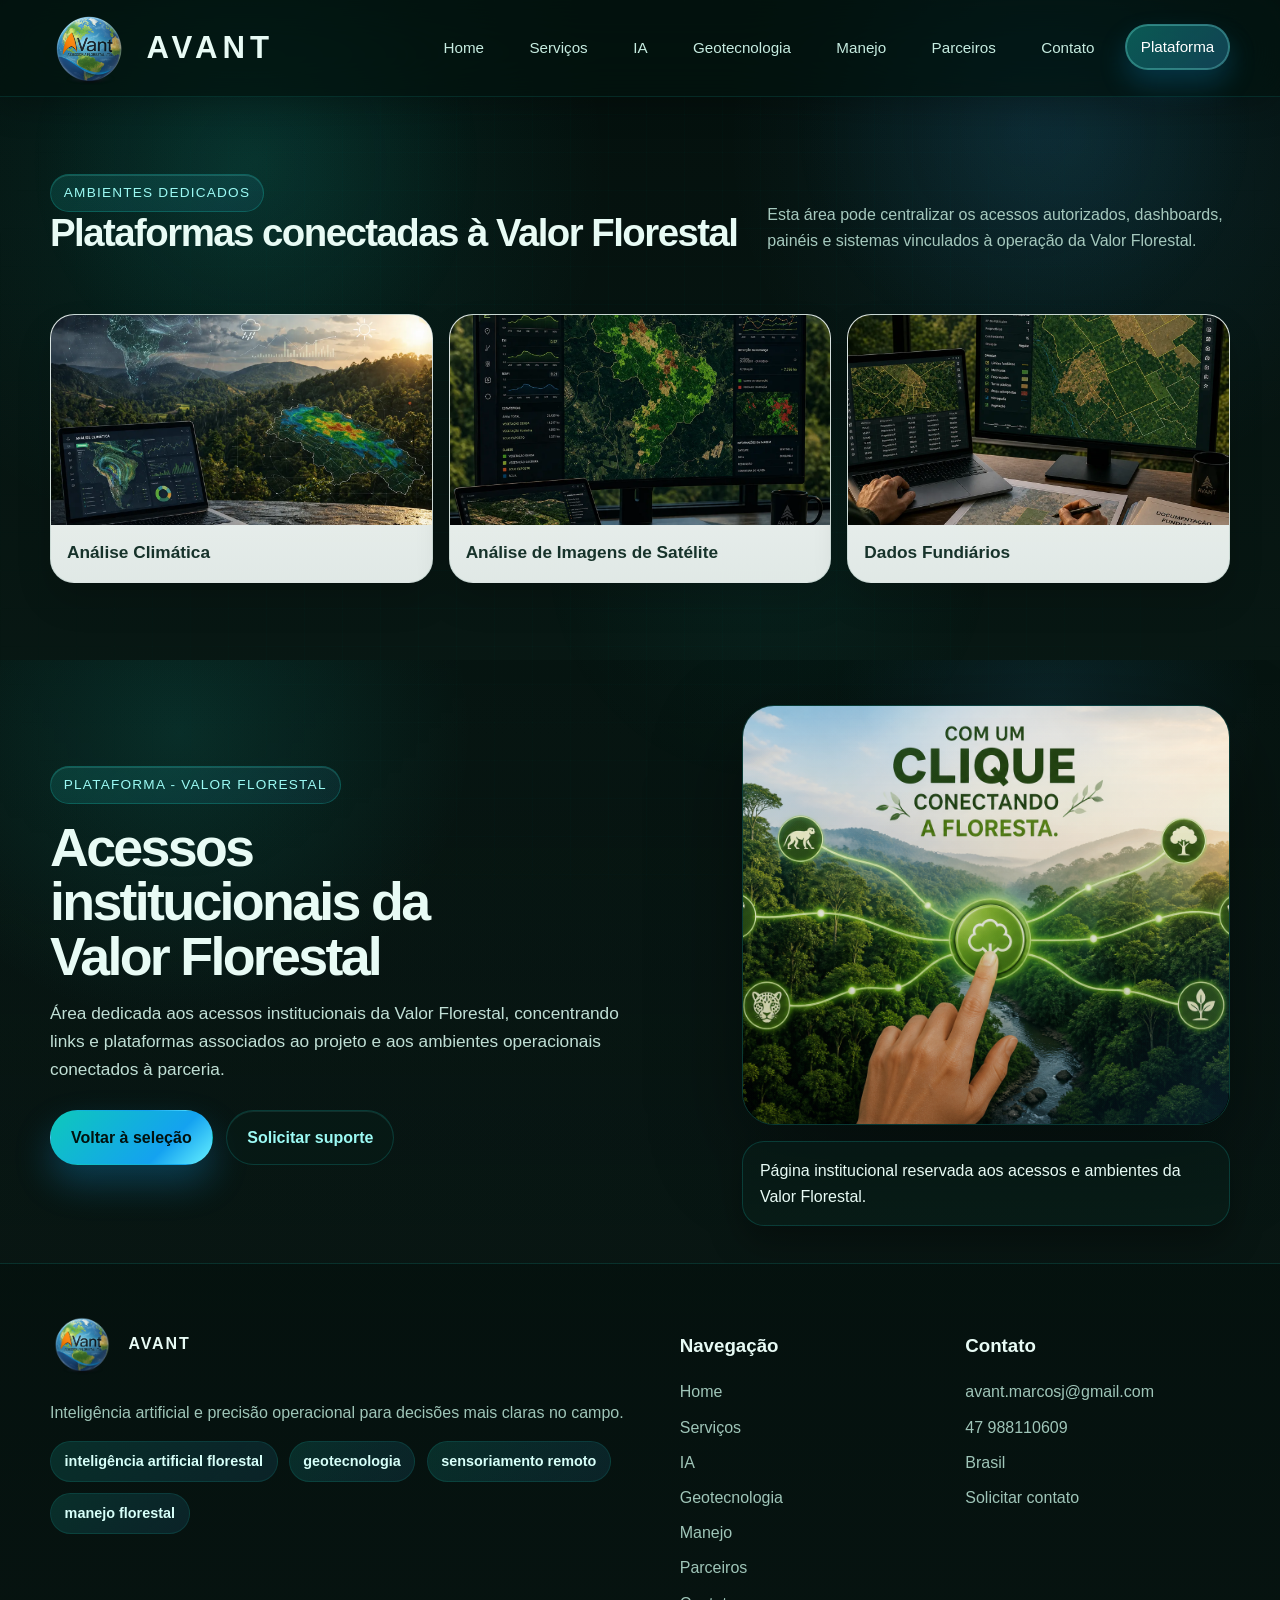
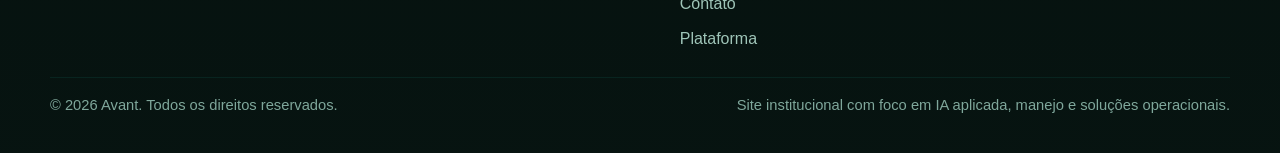
==== acessos-valor-florestal.html @ 0f22cbe5 "Add files via upload" ====
<!DOCTYPE html>
<html lang="pt-BR">
  <head>
    <meta charset="UTF-8" />
    <meta name="viewport" content="width=device-width, initial-scale=1.0" />
    <title>Acessos Institucionais | Valor Florestal</title>
    <meta
      name="description"
      content="Acessos institucionais da Valor Florestal com links dedicados às plataformas e ambientes oficiais."
    />
    <link rel="stylesheet" href="assets/css/style.css" />
  </head>
  <body data-page="plataforma">
    <div id="site-header"></div>

    <main class="site-shell">
      <section class="page-section">
        <div class="container platform-shell">
          <div class="section-head">
            <div>
              <span class="eyebrow">Ambientes dedicados</span>
              <h2>Plataformas conectadas à Valor Florestal</h2>
            </div>
            <p>
              Esta área pode centralizar os acessos autorizados, dashboards, painéis e sistemas vinculados à operação da
              Valor Florestal.
            </p>
          </div>

          <div class="platform-links">
            <a
              class="platform-tool-card"
              href="https://avantclimav23-675455728201.southamerica-east1.run.app"
              target="_blank"
              rel="noreferrer"
            >
              <img src="imagens/plataforma-clima.webp" alt="Figura de análise climática para Valor Florestal" />
              <div class="platform-tool-card__body">
                <h3>Análise Climática</h3>
              </div>
            </a>

            <a
              class="platform-tool-card"
              href="https://avantmap-675455728201.southamerica-east1.run.app"
              target="_blank"
              rel="noreferrer"
            >
              <img src="imagens/plataforma-satelite.webp" alt="Figura de análise de imagens para Valor Florestal" />
              <div class="platform-tool-card__body">
                <h3>Análise de Imagens de Satélite</h3>
              </div>
            </a>

            <a
              class="platform-tool-card"
              href="https://avantfundiario-675455728201.southamerica-east1.run.app/"
              target="_blank"
              rel="noreferrer"
            >
              <img src="imagens/plataforma-fundiario.webp" alt="Figura de dados fundiários para Valor Florestal" />
              <div class="platform-tool-card__body">
                <h3>Dados Fundiários</h3>
              </div>
            </a>
          </div>
        </div>
      </section>

      <section class="page-hero">
        <div class="container page-hero__grid">
          <div>
            <span class="eyebrow">Plataforma - Valor Florestal</span>
            <h1>Acessos institucionais da Valor Florestal</h1>
            <p>
              Área dedicada aos acessos institucionais da Valor Florestal, concentrando links e plataformas associados ao
              projeto e aos ambientes operacionais conectados à parceria.
            </p>
            <div class="page-hero__actions">
              <a class="btn btn--primary" href="plataforma.html">Voltar à seleção</a>
              <a class="btn btn--secondary" href="contato.html">Solicitar suporte</a>
            </div>
          </div>
          <div class="page-hero__visual">
            <div class="page-hero__media">
              <img src="imagens/plataforma-valor-florestal-hero.png" alt="Com um clique conectando a floresta no ambiente institucional da Valor Florestal" />
            </div>
            <div class="page-hero__note">Página institucional reservada aos acessos e ambientes da Valor Florestal.</div>
          </div>
        </div>
      </section>
    </main>

    <div id="site-footer"></div>
    <script src="assets/js/main.js"></script>
  </body>
</html>
---- assets/css/style.css ----
:root {
  --bg: #061411;
  --bg-soft: #0b1d18;
  --surface: rgba(8, 25, 21, 0.68);
  --surface-strong: rgba(11, 31, 25, 0.9);
  --surface-light: rgba(13, 34, 28, 0.82);
  --text: #e8fbf5;
  --text-dark: #e8fbf5;
  --muted: #9bbab0;
  --line: rgba(84, 235, 220, 0.16);
  --primary: #19dfcf;
  --primary-strong: #9cfaf4;
  --primary-soft: rgba(25, 223, 207, 0.12);
  --accent: #3ab8ff;
  --accent-strong: #77f6ff;
  --accent-soft: rgba(58, 184, 255, 0.16);
  --violet-glow: rgba(104, 126, 255, 0.14);
  --warning: #ffdf7a;
  --shadow: 0 24px 80px rgba(0, 0, 0, 0.28);
  --shadow-strong: 0 30px 90px rgba(0, 0, 0, 0.4);
  --radius: 28px;
  --radius-sm: 20px;
  --max-width: 1180px;
  --header-height: 88px;
  --transition: 220ms ease;
}

* {
  box-sizing: border-box;
}

html {
  scroll-behavior: smooth;
}

body {
  margin: 0;
  font-family: "Aptos", "Bahnschrift", "Segoe UI Variable Display", "Trebuchet MS", sans-serif;
  background:
    radial-gradient(circle at 18% 10%, rgba(25, 223, 207, 0.1), transparent 20%),
    radial-gradient(circle at 84% 8%, rgba(58, 184, 255, 0.1), transparent 18%),
    linear-gradient(180deg, #04100d 0%, #081814 42%, #0b1715 100%);
  color: var(--text-dark);
  line-height: 1.6;
  position: relative;
}

body.menu-open {
  overflow: hidden;
}

body.platform-modal-open {
  overflow: hidden;
}

body::before {
  content: "";
  position: fixed;
  inset: 0;
  z-index: -2;
  background:
    linear-gradient(rgba(25, 223, 207, 0.04) 1px, transparent 1px),
    linear-gradient(90deg, rgba(25, 223, 207, 0.04) 1px, transparent 1px);
  background-size: 38px 38px;
  mask-image: radial-gradient(circle at center, black 45%, transparent 100%);
  opacity: 0.45;
}

body::after {
  content: "";
  position: fixed;
  inset: 0;
  z-index: -1;
  background:
    radial-gradient(circle at 20% 18%, rgba(25, 223, 207, 0.08), transparent 18%),
    radial-gradient(circle at 80% 14%, rgba(58, 184, 255, 0.08), transparent 18%),
    radial-gradient(circle at 60% 62%, rgba(25, 223, 207, 0.05), transparent 24%);
  pointer-events: none;
}

img {
  max-width: 100%;
  display: block;
}

a {
  color: inherit;
  text-decoration: none;
}

button,
input,
textarea {
  font: inherit;
}

.site-shell {
  min-height: 100vh;
}

.container {
  width: min(calc(100% - 2rem), var(--max-width));
  margin: 0 auto;
}

.site-header {
  position: sticky;
  top: 0;
  z-index: 50;
  backdrop-filter: blur(22px) saturate(140%);
  background: rgba(4, 18, 14, 0.72);
  border-bottom: 1px solid rgba(25, 223, 207, 0.12);
  box-shadow: 0 10px 32px rgba(0, 0, 0, 0.24);
}

.site-header__inner {
  min-height: 96px;
  display: flex;
  align-items: center;
  justify-content: space-between;
  gap: 1.4rem;
}

.brand {
  display: inline-flex;
  align-items: center;
  gap: 0.9rem;
}

.brand__mark {
  position: relative;
  width: 64px;
  height: 64px;
  border-radius: 18px;
  overflow: visible;
  border: none;
  background: transparent;
  box-shadow: none;
}

.brand__mark img {
  width: 100%;
  height: 100%;
  object-fit: contain;
  padding: 0;
  filter: none;
}

.brand__text strong {
  display: block;
  font-size: 1rem;
  letter-spacing: 0.12em;
  text-transform: uppercase;
}

.brand__text span {
  display: block;
  font-size: 0.82rem;
  color: var(--muted);
}

.brand--header {
  gap: 1.15rem;
}

.brand__mark--header {
  width: 78px;
  height: 78px;
  border-radius: 22px;
}

.brand__mark--header img {
  padding: 0;
}

.brand__text--header {
  display: flex;
  align-items: center;
}

.brand__text--header strong {
  font-size: 1.95rem;
  letter-spacing: 0.16em;
  line-height: 1;
}

.site-nav {
  display: flex;
  align-items: center;
  gap: 1.5rem;
}

.site-nav__links {
  display: flex;
  align-items: center;
  gap: 1rem;
}

.site-nav__links a {
  padding: 0.6rem 0.92rem;
  border-radius: 999px;
  font-size: 0.95rem;
  color: #c6ece0;
  transition: background var(--transition), color var(--transition), box-shadow var(--transition);
}

.site-nav__links a:hover,
.site-nav__links a.is-active {
  background: linear-gradient(135deg, rgba(25, 223, 207, 0.14), rgba(58, 184, 255, 0.1));
  color: #ffffff;
  box-shadow: inset 0 0 0 1px rgba(25, 223, 207, 0.18);
}

.site-nav__platform-trigger {
  padding: 0.6rem 0.92rem;
  border-radius: 999px;
  border: 1px solid rgba(132, 255, 242, 0.26);
  background: linear-gradient(135deg, rgba(132, 255, 242, 0.22), rgba(58, 184, 255, 0.2));
  color: #f6fffd;
  font-size: 0.95rem;
  box-shadow:
    inset 0 0 0 1px rgba(132, 255, 242, 0.16),
    0 10px 24px rgba(20, 162, 240, 0.16);
  cursor: pointer;
  transition: background var(--transition), color var(--transition), box-shadow var(--transition), transform var(--transition);
}

.site-nav__platform-trigger:hover,
.site-nav__platform-trigger.is-active {
  transform: translateY(-1px);
  background: linear-gradient(135deg, rgba(25, 223, 207, 0.34), rgba(58, 184, 255, 0.28));
  color: #ffffff;
  box-shadow:
    inset 0 0 0 1px rgba(132, 255, 242, 0.3),
    0 14px 28px rgba(20, 162, 240, 0.22);
}

.site-header__actions {
  display: flex;
  align-items: center;
  gap: 0.85rem;
}

.menu-toggle {
  display: none;
  width: 48px;
  height: 48px;
  border: 0;
  border-radius: 14px;
  background: linear-gradient(135deg, rgba(25, 223, 207, 0.16), rgba(58, 184, 255, 0.1));
  color: var(--text-dark);
  box-shadow: inset 0 0 0 1px rgba(25, 223, 207, 0.16);
}

.menu-toggle span {
  display: block;
  width: 18px;
  height: 2px;
  margin: 4px auto;
  background: currentColor;
  border-radius: 999px;
}

.btn {
  display: inline-flex;
  align-items: center;
  justify-content: center;
  gap: 0.55rem;
  min-height: 50px;
  padding: 0.85rem 1.25rem;
  border-radius: 999px;
  border: 1px solid transparent;
  font-weight: 700;
  transition: transform var(--transition), box-shadow var(--transition), background var(--transition), border-color var(--transition);
}

.btn:hover {
  transform: translateY(-2px);
}

.btn--primary {
  background: linear-gradient(135deg, #0ec8bb, #14a2f0 70%, #67f2ff 100%);
  color: #02110e;
  box-shadow: 0 18px 36px rgba(20, 162, 240, 0.28);
}

.btn--secondary {
  background: rgba(8, 28, 23, 0.58);
  backdrop-filter: blur(12px);
  border-color: rgba(25, 223, 207, 0.18);
  color: var(--primary-strong);
  box-shadow: inset 0 1px 0 rgba(132, 255, 242, 0.1);
}

.btn--ghost {
  background: transparent;
  border-color: rgba(25, 223, 207, 0.14);
  color: var(--text-dark);
}

.btn--light {
  background: rgba(7, 28, 22, 0.78);
  color: #dffcf7;
  border-color: rgba(25, 223, 207, 0.14);
}

.hero,
.page-hero {
  position: relative;
  overflow: hidden;
}

.hero {
  padding: 4rem 0 2.8rem;
}

.hero::before,
.page-hero::before {
  content: "";
  position: absolute;
  inset: 0;
  background:
    radial-gradient(circle at 14% 12%, rgba(25, 223, 207, 0.12), transparent 24%),
    radial-gradient(circle at 82% 8%, rgba(58, 184, 255, 0.1), transparent 18%),
    linear-gradient(180deg, rgba(2, 12, 10, 0.26), rgba(2, 12, 10, 0.1));
}

.hero__grid,
.page-hero__grid {
  position: relative;
  z-index: 1;
  display: grid;
  grid-template-columns: minmax(0, 1.15fr) minmax(320px, 0.85fr);
  gap: 2rem;
  align-items: center;
}

.eyebrow {
  display: inline-flex;
  align-items: center;
  gap: 0.55rem;
  padding: 0.45rem 0.8rem;
  border-radius: 999px;
  background: linear-gradient(135deg, rgba(25, 223, 207, 0.14), rgba(58, 184, 255, 0.08));
  border: 1px solid rgba(25, 223, 207, 0.22);
  color: var(--primary-strong);
  font-size: 0.85rem;
  letter-spacing: 0.09em;
  text-transform: uppercase;
  box-shadow: inset 0 1px 0 rgba(140, 255, 239, 0.16);
}

.hero h1,
.page-hero h1 {
  margin: 1rem 0 1rem;
  max-width: 13ch;
  font-size: clamp(2.3rem, 4.2vw, 4.45rem);
  line-height: 1.01;
  letter-spacing: -0.05em;
  text-wrap: balance;
}

.hero p,
.page-hero p {
  max-width: 62ch;
  color: #c0dfd5;
  font-size: 1.08rem;
  text-wrap: pretty;
}

.hero__actions,
.page-hero__actions {
  display: flex;
  flex-wrap: wrap;
  gap: 0.85rem;
  margin-top: 1.7rem;
}

.hero__stats {
  display: grid;
  grid-template-columns: repeat(3, minmax(0, 1fr));
  gap: 0.9rem;
  margin-top: 2rem;
}

.mini-stat {
  padding: 1.05rem;
  border-radius: 24px;
  background:
    linear-gradient(180deg, rgba(7, 24, 20, 0.84), rgba(10, 31, 25, 0.66));
  backdrop-filter: blur(12px);
  border: 1px solid rgba(25, 223, 207, 0.18);
  box-shadow:
    inset 0 1px 0 rgba(140, 255, 239, 0.08),
    0 18px 40px rgba(0, 0, 0, 0.18);
}

.mini-stat strong {
  display: block;
  font-size: 1.35rem;
  color: var(--primary-strong);
}

.mini-stat span {
  color: #9fc5b9;
  font-size: 0.9rem;
}

.hero__visual,
.page-hero__visual {
  position: relative;
  display: grid;
  gap: 1rem;
  align-content: start;
  min-height: auto;
}

.hero-card {
  display: grid;
  gap: 1rem;
  position: relative;
  right: auto;
  width: 100%;
  border-radius: 34px;
  overflow: visible;
  background: transparent;
  border: none;
  box-shadow: none;
}

.hero-card img,
.page-hero__media img {
  width: 100%;
  height: 100%;
  object-fit: cover;
}

.hero-card--main {
  height: auto;
}

.hero-card--main > img {
  min-height: 520px;
  border-radius: 34px;
  border: 1px solid rgba(25, 223, 207, 0.2);
  box-shadow: var(--shadow-strong);
}

.hero-card--main::before,
.page-hero__media::before,
.media-panel::before,
.gallery__item::before {
  content: "";
  position: absolute;
  inset: 0 0 auto 0;
  height: 100%;
  z-index: 1;
  background:
    linear-gradient(135deg, rgba(25, 223, 207, 0.12), transparent 34%),
    linear-gradient(315deg, rgba(58, 184, 255, 0.18), transparent 30%);
  mix-blend-mode: screen;
  pointer-events: none;
}

.hero-card--main::before,
.hero-card--main::after {
  height: 520px;
  border-radius: 34px;
}

.hero-card--secondary {
  display: none;
}

.floating-panel {
  position: relative;
  left: auto;
  right: auto;
  bottom: auto;
  top: auto;
  width: 100%;
  max-width: none;
  padding: 1.2rem 1.25rem;
  border-radius: 24px;
  backdrop-filter: blur(16px) saturate(120%);
  background: linear-gradient(180deg, rgba(7, 26, 22, 0.84), rgba(8, 31, 25, 0.64));
  border: 1px solid rgba(25, 223, 207, 0.2);
  color: var(--text-dark);
  box-shadow:
    inset 0 1px 0 rgba(140, 255, 239, 0.08),
    0 20px 40px rgba(0, 0, 0, 0.26);
  z-index: 2;
}

.floating-panel strong {
  display: block;
  margin-bottom: 0.4rem;
}

.floating-panel ul {
  margin: 0;
  padding-left: 1rem;
  color: #abd3c6;
}

.page-hero {
  padding: 2.8rem 0 2.3rem;
}

.page-hero__visual {
  min-height: auto;
}

.page-hero__media {
  position: relative;
  inset: auto;
  min-height: 420px;
  border-radius: 32px;
  overflow: hidden;
  border: 1px solid rgba(25, 223, 207, 0.18);
  box-shadow: var(--shadow-strong);
}

.page-hero__media::after,
.hero-card--main::after,
.media-panel::after {
  content: "";
  position: absolute;
  inset: 0 0 auto 0;
  height: 100%;
  z-index: 1;
  background: linear-gradient(180deg, rgba(255, 255, 255, 0.02), rgba(0, 10, 12, 0.22));
  pointer-events: none;
}

.page-hero__media::before,
.page-hero__media::after {
  border-radius: 32px;
}

.page-hero__note {
  position: relative;
  right: auto;
  bottom: auto;
  max-width: none;
  padding: 1rem 1.05rem;
  border-radius: 22px;
  background: linear-gradient(180deg, rgba(7, 26, 22, 0.84), rgba(8, 31, 25, 0.66));
  border: 1px solid rgba(25, 223, 207, 0.18);
  color: var(--text-dark);
  backdrop-filter: blur(14px);
  box-shadow: 0 18px 34px rgba(0, 0, 0, 0.3);
  z-index: 2;
}

.page-section {
  position: relative;
  padding: 4.8rem 0;
  color: var(--text-dark);
}

.platform-modal {
  position: fixed;
  inset: 0;
  z-index: 80;
}

.platform-modal__backdrop {
  position: absolute;
  inset: 0;
  background: rgba(1, 9, 8, 0.7);
  backdrop-filter: blur(10px);
}

.platform-modal__dialog {
  position: relative;
  width: min(calc(100% - 2rem), 760px);
  margin: 11vh auto 0;
  padding: 1.8rem;
  border-radius: 30px;
  background: linear-gradient(180deg, rgba(7, 24, 20, 0.96), rgba(10, 29, 24, 0.9));
  border: 1px solid rgba(25, 223, 207, 0.18);
  box-shadow: var(--shadow-strong);
}

.platform-modal__dialog h2 {
  margin: 0.8rem 0 0.6rem;
  font-size: clamp(2rem, 4vw, 3rem);
  line-height: 1.02;
  letter-spacing: -0.04em;
}

.platform-modal__dialog p {
  margin: 0;
  max-width: 58ch;
  color: #b9ddd2;
}

.platform-modal__close {
  position: absolute;
  top: 1rem;
  right: 1rem;
  width: 46px;
  height: 46px;
  border-radius: 50%;
  border: 1px solid rgba(25, 223, 207, 0.18);
  background: rgba(7, 24, 20, 0.88);
  color: #dffff9;
  font-size: 1.6rem;
  line-height: 1;
  cursor: pointer;
}

.platform-modal__options {
  display: grid;
  grid-template-columns: repeat(2, minmax(0, 1fr));
  gap: 1rem;
  margin-top: 1.5rem;
}

.platform-modal__card {
  display: grid;
  gap: 0.6rem;
  min-height: 220px;
  padding: 1.35rem;
  border-radius: 26px;
  background: linear-gradient(180deg, rgba(8, 24, 21, 0.9), rgba(11, 33, 27, 0.76));
  border: 1px solid rgba(25, 223, 207, 0.16);
  box-shadow: inset 0 1px 0 rgba(140, 255, 239, 0.08);
  transition: transform var(--transition), box-shadow var(--transition), border-color var(--transition);
}

.platform-modal__card:hover {
  transform: translateY(-3px);
  border-color: rgba(25, 223, 207, 0.26);
  box-shadow:
    inset 0 1px 0 rgba(140, 255, 239, 0.12),
    0 20px 40px rgba(0, 0, 0, 0.24);
}

.platform-modal__label {
  display: inline-flex;
  width: fit-content;
  padding: 0.42rem 0.72rem;
  border-radius: 999px;
  background: rgba(25, 223, 207, 0.1);
  color: #9cfaf4;
  font-size: 0.82rem;
  letter-spacing: 0.08em;
  text-transform: uppercase;
}

.platform-modal__card strong {
  font-size: 1.2rem;
}

.platform-modal__card span:last-child {
  color: #a7ccc1;
}

.page-section--dark {
  color: var(--text-dark);
  background:
    radial-gradient(circle at 10% 0%, rgba(25, 223, 207, 0.12), transparent 24%),
    radial-gradient(circle at 90% 10%, rgba(58, 184, 255, 0.08), transparent 20%),
    linear-gradient(180deg, #081814, #0a1816);
}

.page-section--muted {
  background:
    linear-gradient(180deg, rgba(9, 21, 18, 0.94), rgba(11, 25, 21, 0.96));
}

.section-head {
  display: flex;
  align-items: end;
  justify-content: space-between;
  gap: 1.4rem;
  margin-bottom: 2rem;
}

.section-head h2 {
  margin: 0;
  font-size: clamp(1.9rem, 3vw, 3rem);
  line-height: 1.08;
  letter-spacing: -0.04em;
}

.section-head p {
  max-width: 52ch;
  margin: 0;
  color: #a6c9be;
}

.page-section--dark .section-head p,
.page-section--dark .section-head .eyebrow {
  color: #a6c9be;
}

.grid {
  display: grid;
  gap: 1.2rem;
}

.grid--2 {
  grid-template-columns: repeat(2, minmax(0, 1fr));
}

.grid--3 {
  grid-template-columns: repeat(3, minmax(0, 1fr));
}

.grid--4 {
  grid-template-columns: repeat(4, minmax(0, 1fr));
}

.card {
  position: relative;
  padding: 1.5rem;
  border-radius: var(--radius);
  background:
    linear-gradient(180deg, rgba(8, 24, 21, 0.88), rgba(10, 29, 24, 0.7));
  backdrop-filter: blur(14px);
  border: 1px solid rgba(25, 223, 207, 0.14);
  box-shadow:
    inset 0 1px 0 rgba(140, 255, 239, 0.06),
    0 18px 44px rgba(0, 0, 0, 0.22);
  overflow: hidden;
}

.card::before {
  content: "";
  position: absolute;
  inset: 0 auto auto 0;
  width: 100%;
  height: 1px;
  background: linear-gradient(90deg, transparent, rgba(25, 223, 207, 0.7), transparent);
  opacity: 0.9;
}

.card--dark {
  background:
    linear-gradient(180deg, rgba(7, 22, 19, 0.9), rgba(10, 29, 24, 0.76));
  border-color: rgba(25, 223, 207, 0.16);
  color: var(--text-dark);
}

.card--dark p,
.card--dark li,
.card--dark .meta {
  color: #a5cabf;
}

.card h3,
.card h4 {
  margin-top: 0;
  margin-bottom: 0.7rem;
  font-size: 1.18rem;
}

.card p,
.card li {
  margin: 0;
  color: #a5cabf;
}

.icon-badge {
  width: 52px;
  height: 52px;
  display: grid;
  place-items: center;
  margin-bottom: 1rem;
  border-radius: 16px;
  background:
    linear-gradient(135deg, rgba(25, 223, 207, 0.16), rgba(58, 184, 255, 0.2));
  box-shadow:
    inset 0 1px 0 rgba(140, 255, 239, 0.14),
    0 12px 24px rgba(20, 162, 240, 0.16);
  color: #dbfffb;
  font-size: 1.25rem;
  font-weight: 800;
}

.problem-list,
.step-list,
.feature-list,
.inline-list {
  display: grid;
  gap: 0.9rem;
}

.problem-item,
.step-item,
.feature-item {
  padding: 1rem 1.1rem;
  border-radius: 18px;
  background:
    linear-gradient(180deg, rgba(7, 24, 20, 0.84), rgba(9, 29, 24, 0.64));
  border: 1px solid rgba(25, 223, 207, 0.14);
  backdrop-filter: blur(10px);
}

.problem-item strong,
.step-item strong,
.feature-item strong {
  display: block;
  margin-bottom: 0.3rem;
}

.split {
  display: grid;
  grid-template-columns: minmax(0, 1fr) minmax(320px, 0.92fr);
  gap: 1.4rem;
  align-items: start;
}

.media-panel {
  position: relative;
  display: grid;
  gap: 1rem;
  min-height: auto;
  border-radius: 32px;
  overflow: visible;
  border: none;
  box-shadow: none;
}

.media-panel img {
  width: 100%;
  height: 420px;
  object-fit: cover;
  border-radius: 32px;
  border: 1px solid rgba(25, 223, 207, 0.16);
  box-shadow: var(--shadow-strong);
}

.media-panel__overlay {
  position: relative;
  inset: auto;
  padding: 1rem 1.05rem;
  border-radius: 20px;
  background: linear-gradient(180deg, rgba(7, 26, 22, 0.84), rgba(8, 31, 25, 0.66));
  color: var(--text-dark);
  border: 1px solid rgba(25, 223, 207, 0.16);
  backdrop-filter: blur(14px);
  box-shadow: 0 18px 36px rgba(0, 0, 0, 0.26);
  z-index: 2;
}

.media-panel::before,
.media-panel::after {
  height: 420px;
  border-radius: 32px;
}

.metrics {
  display: grid;
  grid-template-columns: repeat(2, minmax(0, 1fr));
  gap: 1rem;
}

.metric {
  padding: 1rem 1.1rem;
  border-radius: 20px;
  background: linear-gradient(180deg, rgba(7, 24, 20, 0.84), rgba(10, 31, 25, 0.64));
  border: 1px solid rgba(25, 223, 207, 0.14);
  backdrop-filter: blur(12px);
}

.metric strong {
  display: block;
  margin-bottom: 0.3rem;
  font-size: 1.6rem;
  line-height: 1;
  color: var(--primary-strong);
}

.gallery {
  display: grid;
  grid-template-columns: 1.2fr 0.8fr 0.8fr;
  gap: 1rem;
}

.gallery__item {
  display: grid;
  grid-template-rows: 220px auto;
  gap: 0.9rem;
  min-height: auto;
  border-radius: 24px;
  overflow: visible;
  position: relative;
  background: transparent;
  border: none;
  box-shadow: none;
}

.gallery__item img {
  width: 100%;
  height: 220px;
  object-fit: cover;
  border-radius: 24px;
  border: 1px solid rgba(25, 223, 207, 0.14);
  box-shadow: 0 20px 42px rgba(0, 0, 0, 0.26);
}

.gallery__item--tall {
  grid-template-rows: 456px auto;
}

.gallery__item--tall img {
  height: 456px;
}

.gallery__caption {
  position: relative;
  left: auto;
  right: auto;
  bottom: auto;
  padding: 0.8rem 0.95rem;
  border-radius: 18px;
  color: var(--text-dark);
  background: linear-gradient(180deg, rgba(7, 26, 22, 0.84), rgba(8, 31, 25, 0.66));
  border: 1px solid rgba(25, 223, 207, 0.14);
  backdrop-filter: blur(12px);
  z-index: 2;
}

.gallery__item::before,
.gallery__item::after {
  height: 220px;
  border-radius: 24px;
}

.gallery__item--tall::before,
.gallery__item--tall::after {
  height: 456px;
}

.logo-grid,
.segment-grid,
.case-grid,
.service-grid,
.insight-grid {
  display: grid;
  gap: 1rem;
}

.logo-grid {
  grid-template-columns: repeat(3, minmax(0, 1fr));
}

.logo-slot {
  min-height: 148px;
  display: grid;
  place-items: center;
  text-align: center;
  padding: 1.2rem 1.35rem;
  border-radius: 22px;
  background: linear-gradient(180deg, rgba(255, 255, 255, 0.98), rgba(238, 246, 243, 0.94));
  border: 1px solid rgba(120, 160, 150, 0.22);
  box-shadow:
    inset 0 1px 0 rgba(255, 255, 255, 0.9),
    0 18px 34px rgba(0, 0, 0, 0.16);
  backdrop-filter: blur(12px);
}

.logo-slot img {
  width: 100%;
  max-width: 240px;
  max-height: 92px;
  object-fit: contain;
}

.platform-shell {
  display: grid;
  gap: 1.8rem;
}

.platform-selector-grid {
  display: grid;
  grid-template-columns: repeat(2, minmax(0, 1fr));
  gap: 1rem;
}

.platform-selector-card {
  display: grid;
  gap: 0.8rem;
  min-height: 240px;
  padding: 1.5rem;
  border-radius: 28px;
  background: linear-gradient(180deg, rgba(8, 24, 21, 0.9), rgba(10, 29, 24, 0.72));
  border: 1px solid rgba(25, 223, 207, 0.16);
  box-shadow: var(--shadow);
  transition: transform var(--transition), box-shadow var(--transition), border-color var(--transition);
}

.platform-selector-card:hover {
  transform: translateY(-3px);
  border-color: rgba(25, 223, 207, 0.28);
  box-shadow: var(--shadow-strong);
}

.platform-selector-card img {
  width: 100%;
  max-width: 220px;
  height: 80px;
  object-fit: contain;
}

.platform-selector-card p {
  color: #a9cdc2;
  margin: 0;
}

.platform-selector-card--avant {
  margin-top: 3.5rem;
}

.platform-selector-card--valor {
  margin-top: -1.5rem;
}

.platform-brand-grid {
  display: grid;
  grid-template-columns: minmax(260px, 0.9fr) minmax(320px, 1.1fr);
  gap: 1.2rem;
  align-items: start;
}

.platform-brand-stack {
  display: grid;
  gap: 1rem;
}

.platform-brand-card {
  display: grid;
  place-items: center;
  min-height: 190px;
  padding: 1.4rem;
  border-radius: 28px;
  background: linear-gradient(180deg, rgba(255, 255, 255, 0.98), rgba(238, 246, 243, 0.94));
  border: 1px solid rgba(120, 160, 150, 0.22);
  box-shadow:
    inset 0 1px 0 rgba(255, 255, 255, 0.9),
    0 20px 38px rgba(0, 0, 0, 0.16);
}

.platform-brand-card--institutional {
  min-height: auto;
  padding: 0.2rem;
  background: transparent;
  border: none;
  box-shadow: none;
}

button.platform-brand-card {
  width: 100%;
  cursor: pointer;
  transition: transform var(--transition), box-shadow var(--transition), border-color var(--transition);
}

button.platform-brand-card:hover,
button.platform-brand-card[aria-expanded="true"] {
  transform: translateY(-2px);
  border-color: rgba(25, 223, 207, 0.34);
  box-shadow:
    inset 0 1px 0 rgba(255, 255, 255, 0.92),
    0 24px 42px rgba(0, 0, 0, 0.2);
}

button.platform-brand-card--institutional:hover,
button.platform-brand-card--institutional[aria-expanded="true"] {
  border-color: transparent;
  box-shadow: none;
}

.platform-brand-card img {
  width: 100%;
  max-width: 320px;
  max-height: 120px;
  object-fit: contain;
}

.platform-links {
  display: grid;
  grid-template-columns: repeat(3, minmax(0, 1fr));
  gap: 1rem;
}

.platform-tool-card {
  display: grid;
  gap: 0.85rem;
  padding: 0;
  border-radius: 24px;
  overflow: hidden;
  background: linear-gradient(180deg, rgba(255, 255, 255, 0.98), rgba(238, 246, 243, 0.94));
  border: 1px solid rgba(120, 160, 150, 0.22);
  box-shadow:
    inset 0 1px 0 rgba(255, 255, 255, 0.9),
    0 18px 34px rgba(0, 0, 0, 0.16);
  transition: transform var(--transition), box-shadow var(--transition), border-color var(--transition);
}

.platform-tool-card:hover {
  transform: translateY(-3px);
  border-color: rgba(25, 223, 207, 0.32);
  box-shadow:
    inset 0 1px 0 rgba(255, 255, 255, 0.92),
    0 24px 42px rgba(0, 0, 0, 0.18);
}

.platform-tool-card img {
  width: 100%;
  height: 210px;
  object-fit: cover;
}

.platform-tool-card__body {
  padding: 0 1rem 1rem;
}

.platform-tool-card__body h3 {
  margin: 0;
  color: #17332b;
  font-size: 1.08rem;
}

.segment-grid,
.case-grid,
.service-grid,
.insight-grid {
  grid-template-columns: repeat(3, minmax(0, 1fr));
}

.case-card__meta,
.meta {
  display: inline-flex;
  align-items: center;
  gap: 0.5rem;
  margin-bottom: 0.8rem;
  font-size: 0.84rem;
  color: #93c2b6;
  text-transform: uppercase;
  letter-spacing: 0.08em;
}

.check-list,
.dot-list {
  margin: 0;
  padding-left: 1.1rem;
}

.check-list li,
.dot-list li {
  margin-bottom: 0.55rem;
}

.kpi-band {
  display: grid;
  grid-template-columns: repeat(4, minmax(0, 1fr));
  gap: 1rem;
  margin-top: 2rem;
}

.kpi-band .card {
  background: linear-gradient(180deg, rgba(8, 24, 21, 0.88), rgba(10, 29, 24, 0.72));
  color: var(--text-dark);
}

.kpi-band strong {
  display: block;
  margin-bottom: 0.35rem;
  font-size: 1.7rem;
}

.cta-banner {
  position: relative;
  overflow: hidden;
  padding: 2.25rem;
  border-radius: 36px;
  background:
    linear-gradient(120deg, rgba(4, 16, 13, 0.72), rgba(6, 20, 18, 0.56)),
    url("../../imagens/cta-forest-tech.jpg") center/cover;
  color: var(--text-dark);
  border: 1px solid rgba(25, 223, 207, 0.18);
  box-shadow: var(--shadow-strong);
}

.cta-banner::before {
  content: "";
  position: absolute;
  inset: 0;
  background:
    linear-gradient(90deg, rgba(3, 14, 12, 0.82), rgba(3, 14, 12, 0.32)),
    radial-gradient(circle at 78% 22%, rgba(58, 184, 255, 0.14), transparent 18%);
}

.cta-banner > * {
  position: relative;
  z-index: 1;
}

.cta-banner h2 {
  margin: 0 0 0.7rem;
  font-size: clamp(2rem, 3vw, 3.2rem);
  line-height: 1.05;
}

.cta-banner p {
  max-width: 60ch;
  color: #c5e4da;
}

.contact-grid {
  display: grid;
  grid-template-columns: minmax(280px, 0.92fr) minmax(0, 1.08fr);
  gap: 1.35rem;
  align-items: start;
}

.contact-grid--single {
  grid-template-columns: minmax(0, 900px);
  justify-content: center;
}

.contact-card,
.form-card {
  padding: 1.6rem;
  border-radius: 28px;
  background: linear-gradient(180deg, rgba(8, 24, 21, 0.88), rgba(10, 29, 24, 0.72));
  border: 1px solid rgba(25, 223, 207, 0.14);
  box-shadow: 0 18px 40px rgba(0, 0, 0, 0.24);
  color: var(--text-dark);
  backdrop-filter: blur(14px);
}

.contact-card--info,
.form-card--contact {
  display: grid;
  gap: 1.2rem;
}

.contact-card__lead {
  margin: 0;
  color: #b8ddd2;
}

.contact-channel-grid {
  display: grid;
  grid-template-columns: repeat(2, minmax(0, 1fr));
  gap: 0.95rem;
}

.contact-channel-card {
  display: grid;
  gap: 0.35rem;
  padding: 1rem 1.05rem;
  border-radius: 20px;
  background: linear-gradient(180deg, rgba(10, 29, 24, 0.86), rgba(7, 23, 20, 0.72));
  border: 1px solid rgba(25, 223, 207, 0.14);
  box-shadow: inset 0 1px 0 rgba(140, 255, 239, 0.06);
  color: var(--text-dark);
}

.contact-channel-card strong {
  font-size: 0.94rem;
  letter-spacing: 0.04em;
  text-transform: uppercase;
}

.contact-channel-card span {
  color: #b7ddd1;
}

.contact-channel-card:hover {
  border-color: rgba(25, 223, 207, 0.24);
}

.contact-support-note {
  padding: 1rem 1.05rem;
  border-radius: 20px;
  background: linear-gradient(180deg, rgba(25, 223, 207, 0.1), rgba(58, 184, 255, 0.08));
  border: 1px solid rgba(25, 223, 207, 0.16);
  color: #d6fff9;
}

.contact-form-header {
  display: grid;
  gap: 0.55rem;
}

.contact-form-header h2 {
  margin: 0;
}

.contact-form-header p {
  margin: 0;
  color: #b7ddd1;
}

.contact-form-highlights {
  display: grid;
  grid-template-columns: repeat(3, minmax(0, 1fr));
  gap: 0.9rem;
}

.contact-highlight {
  padding: 0.95rem 1rem;
  border-radius: 18px;
  background: linear-gradient(180deg, rgba(9, 28, 23, 0.84), rgba(8, 23, 20, 0.74));
  border: 1px solid rgba(25, 223, 207, 0.14);
}

.contact-highlight strong {
  display: block;
  margin-bottom: 0.3rem;
  color: #f2fffd;
}

.contact-highlight span {
  color: #afdad0;
  font-size: 0.94rem;
}

.form-grid {
  display: grid;
  grid-template-columns: repeat(2, minmax(0, 1fr));
  gap: 1rem;
}

.field {
  display: grid;
  gap: 0.45rem;
}

.field--full {
  grid-column: 1 / -1;
}

.field label {
  font-weight: 700;
  color: #d4fcf7;
}

.field input,
.field textarea {
  width: 100%;
  padding: 0.95rem 1rem;
  border-radius: 16px;
  border: 1px solid rgba(25, 223, 207, 0.18);
  background: rgba(5, 21, 17, 0.74);
  box-shadow: inset 0 1px 0 rgba(140, 255, 239, 0.06);
  color: #ecfffb;
}

.field textarea {
  min-height: 140px;
  resize: vertical;
}

.form-actions {
  display: flex;
  flex-wrap: wrap;
  gap: 0.85rem;
  margin-top: 1rem;
}

.form-feedback {
  margin-top: 1rem;
  color: var(--primary-strong);
  font-weight: 700;
}

.site-footer {
  background:
    linear-gradient(180deg, rgba(5, 18, 15, 0.96), rgba(7, 20, 17, 0.98));
  color: var(--text-dark);
  border-top: 1px solid rgba(25, 223, 207, 0.14);
}

.site-footer__top {
  padding: 3rem 0 1.6rem;
  display: grid;
  grid-template-columns: minmax(0, 1.15fr) repeat(2, minmax(180px, 0.5fr));
  gap: 1.3rem;
}

.site-footer__brand p,
.site-footer__list a,
.site-footer__list li {
  color: #9fc5b8;
}

.site-footer__list {
  list-style: none;
  padding: 0;
  margin: 0;
  display: grid;
  gap: 0.6rem;
}

.site-footer__bottom {
  padding: 1rem 0 2.2rem;
  border-top: 1px solid rgba(25, 223, 207, 0.08);
  display: flex;
  justify-content: space-between;
  gap: 1rem;
  color: #7fa79b;
  font-size: 0.92rem;
}

.tag-cloud {
  display: flex;
  flex-wrap: wrap;
  gap: 0.7rem;
}

.tag {
  padding: 0.5rem 0.85rem;
  border-radius: 999px;
  background: linear-gradient(135deg, rgba(25, 223, 207, 0.14), rgba(58, 184, 255, 0.1));
  color: #d7fff9;
  font-size: 0.9rem;
  font-weight: 700;
  border: 1px solid rgba(25, 223, 207, 0.12);
}

.page-section--dark .tag {
  background: rgba(25, 223, 207, 0.1);
  color: #d7fff9;
}

@media (max-width: 1080px) {
  .site-nav {
    position: fixed;
    top: var(--header-height);
    left: 1rem;
    right: 1rem;
    padding: 1rem;
    border-radius: 24px;
    flex-direction: column;
    align-items: stretch;
    background: rgba(4, 18, 14, 0.94);
    border: 1px solid rgba(25, 223, 207, 0.16);
    box-shadow: var(--shadow-strong);
    backdrop-filter: blur(18px);
    opacity: 0;
    pointer-events: none;
    transform: translateY(-10px);
    transition: opacity var(--transition), transform var(--transition);
  }

  body.menu-open .site-nav {
    opacity: 1;
    pointer-events: auto;
    transform: translateY(0);
  }

  .site-nav__links,
  .site-header__actions {
    flex-direction: column;
    align-items: stretch;
  }

  .site-nav__links a,
  .site-nav__links button,
  .site-header__actions .btn {
    width: 100%;
  }

  .menu-toggle {
    display: inline-block;
  }

  .site-header__inner {
    min-height: 88px;
  }

  .hero__grid,
  .page-hero__grid,
  .split,
  .contact-grid,
  .platform-brand-grid,
  .site-footer__top {
    grid-template-columns: 1fr;
  }

  .hero__visual,
  .page-hero__visual {
    min-height: auto;
  }

  .grid--4,
  .grid--3,
  .logo-grid,
  .segment-grid,
  .case-grid,
  .service-grid,
  .insight-grid,
  .kpi-band,
  .platform-links,
  .platform-selector-grid,
  .platform-modal__options,
  .contact-channel-grid,
  .contact-form-highlights,
  .gallery {
    grid-template-columns: repeat(2, minmax(0, 1fr));
  }
}

@media (max-width: 780px) {
  body {
    background:
      radial-gradient(circle at top left, rgba(25, 223, 207, 0.12), transparent 20%),
      radial-gradient(circle at 90% 6%, rgba(58, 184, 255, 0.1), transparent 18%),
      linear-gradient(180deg, #04100d 0%, #081814 100%);
  }

  .hero,
  .page-hero {
    padding-top: 2.5rem;
  }

  .brand__mark--header {
    width: 66px;
    height: 66px;
  }

  .brand__text--header strong {
    font-size: 1.55rem;
    letter-spacing: 0.14em;
  }

  .hero h1,
  .page-hero h1 {
    max-width: none;
  }

  .hero__stats,
  .metrics,
  .grid--2,
  .grid--3,
  .grid--4,
  .logo-grid,
  .segment-grid,
  .case-grid,
  .service-grid,
  .insight-grid,
  .kpi-band,
  .platform-links,
  .platform-selector-grid,
  .platform-modal__options,
  .contact-channel-grid,
  .contact-form-highlights,
  .gallery,
  .form-grid {
    grid-template-columns: 1fr;
  }

  .hero-card--main,
  .page-hero__media {
    position: relative;
    width: 100%;
  }

  .hero-card--main > img,
  .page-hero__media,
  .media-panel img {
    min-height: 360px;
    height: 360px;
  }

  .floating-panel,
  .page-hero__note,
  .media-panel__overlay,
  .gallery__caption {
    position: relative;
    left: auto;
    top: auto;
    right: auto;
    bottom: auto;
    margin-top: 0;
    width: 100%;
    max-width: none;
  }

  .hero__visual,
  .page-hero__visual,
  .media-panel {
    min-height: auto;
  }

  .hero-card--main::before,
  .hero-card--main::after,
  .media-panel::before,
  .media-panel::after {
    height: 360px;
  }

  .gallery__item,
  .gallery__item--tall {
    grid-template-rows: 260px auto;
  }

  .gallery__item img,
  .gallery__item--tall img {
    height: 260px;
  }

  .gallery__item::before,
  .gallery__item::after,
  .gallery__item--tall::before,
  .gallery__item--tall::after {
    height: 260px;
  }

  .section-head {
    align-items: start;
    flex-direction: column;
  }

  .site-footer__bottom {
    flex-direction: column;
  }

  .platform-modal__dialog {
    margin-top: 6vh;
    padding: 1.35rem;
  }

  .platform-selector-card--avant,
  .platform-selector-card--valor {
    margin-top: 0;
  }
}
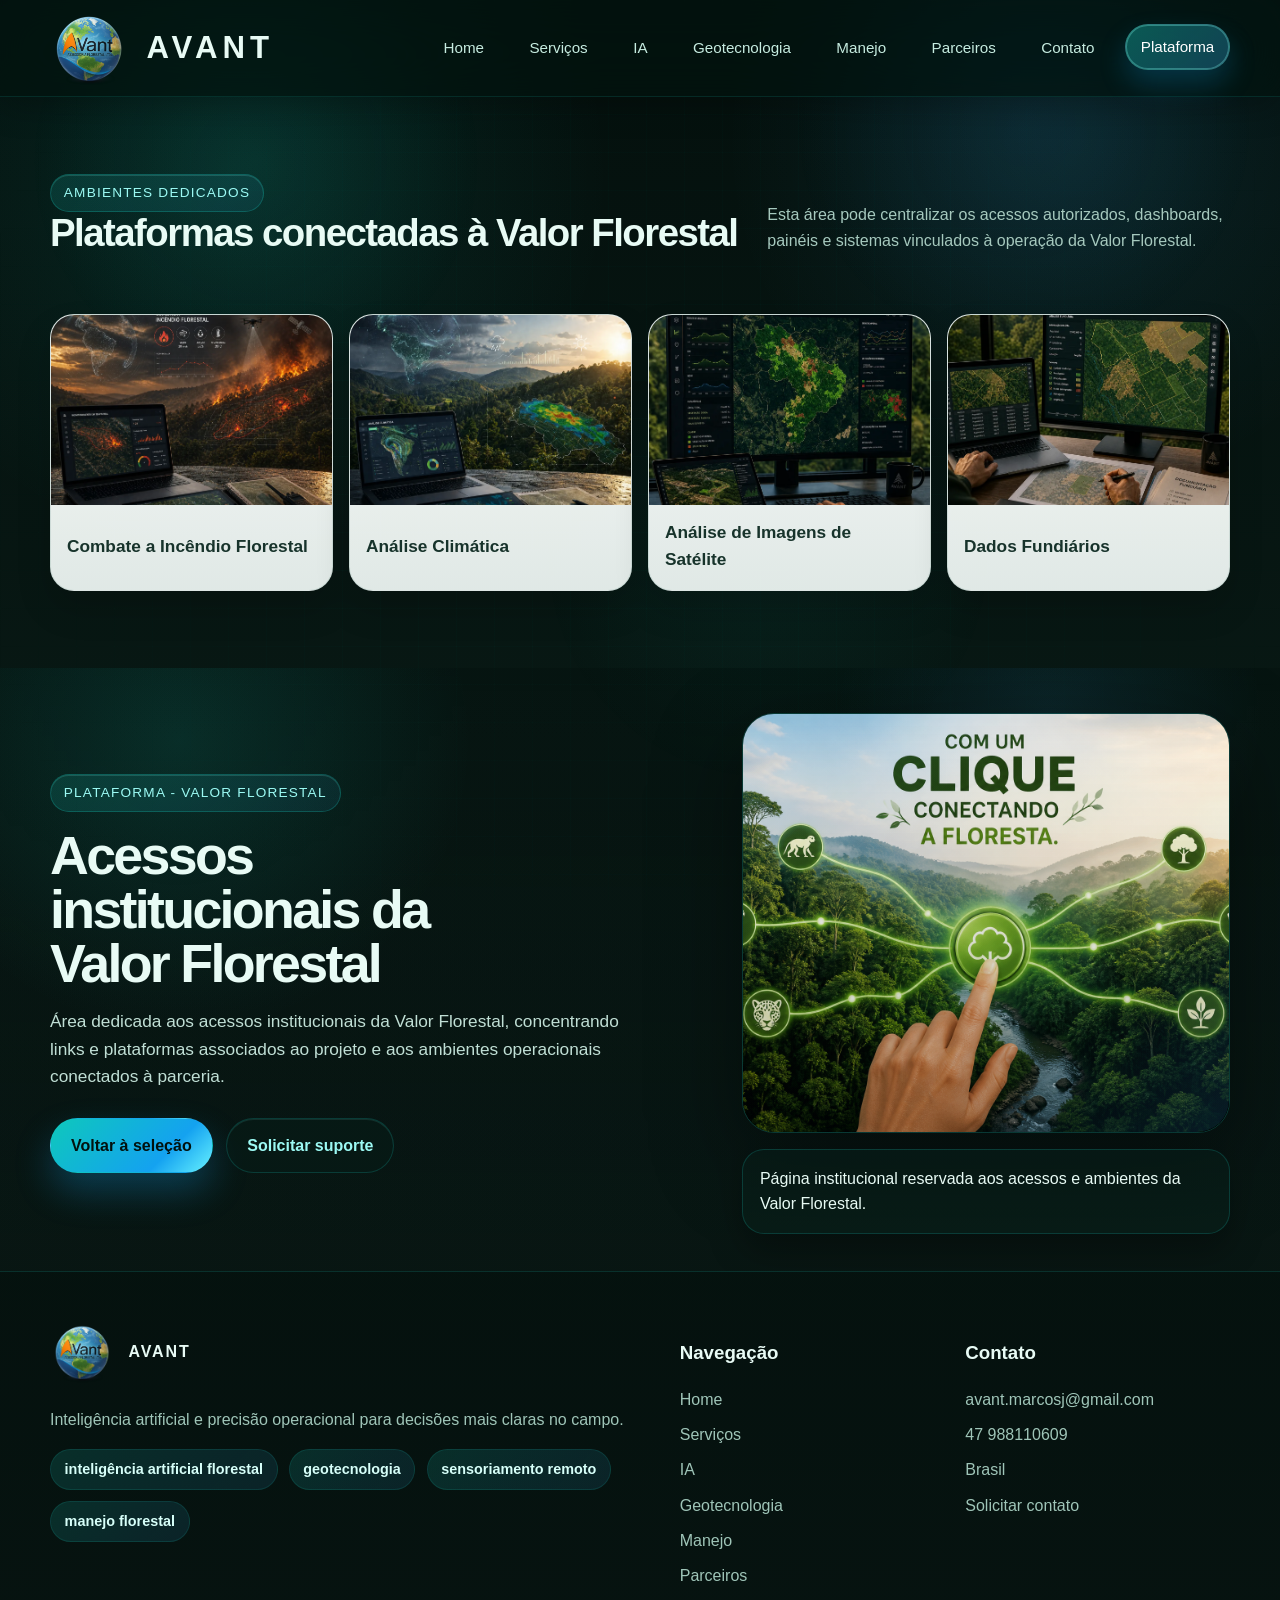
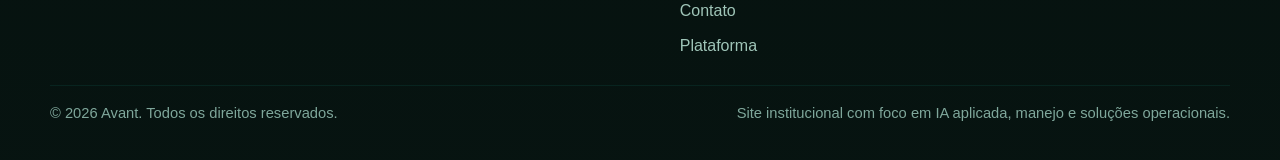
==== commit 30c8854f: "Add files via upload" ====
--- a/acessos-valor-florestal.html
+++ b/acessos-valor-florestal.html
@@ -28,6 +28,18 @@
           </div>
 
           <div class="platform-links">
+            <a
+              class="platform-tool-card"
+              href="https://marcosjantsch.github.io/CombateIncendio/"
+              target="_blank"
+              rel="noreferrer"
+            >
+              <img src="imagens/plataforma-combate-incendio.webp" alt="Figura de combate a incêndio florestal para Valor Florestal" />
+              <div class="platform-tool-card__body">
+                <h3>Combate a Incêndio Florestal</h3>
+              </div>
+            </a>
+
             <a
               class="platform-tool-card"
               href="https://avantclimav23-675455728201.southamerica-east1.run.app"
--- a/assets/css/style.css
+++ b/assets/css/style.css
@@ -1083,7 +1083,7 @@
 
 .platform-links {
   display: grid;
-  grid-template-columns: repeat(3, minmax(0, 1fr));
+  grid-template-columns: repeat(auto-fit, minmax(220px, 1fr));
   gap: 1rem;
 }
 
@@ -1111,7 +1111,7 @@
 
 .platform-tool-card img {
   width: 100%;
-  height: 210px;
+  height: 190px;
   object-fit: cover;
 }
 
